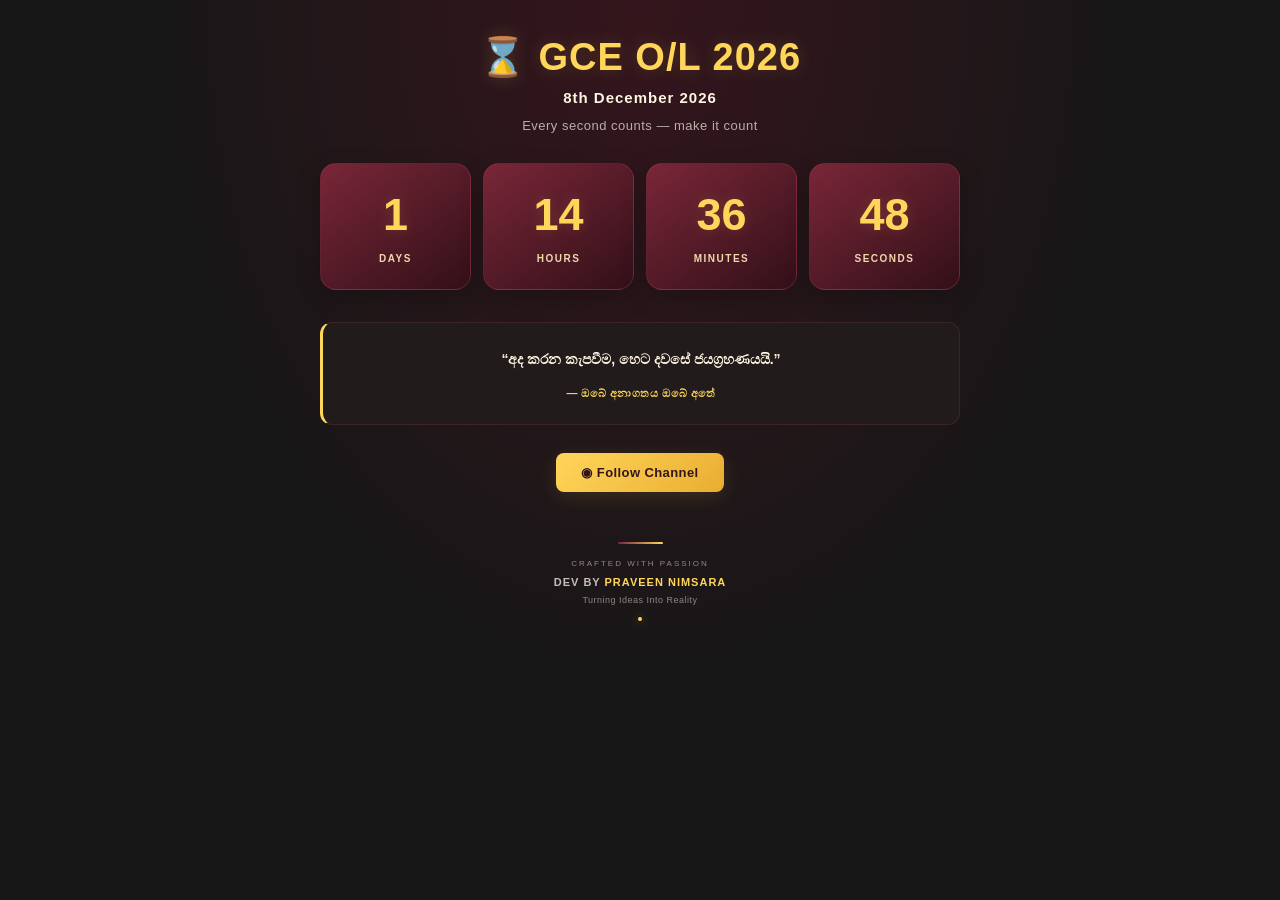
==== index.html @ 4b9cbb5a "Add files via upload" ====
<!DOCTYPE html>
<html lang="en">
<head>
  <meta charset="UTF-8">
  <meta name="viewport" content="width=device-width, initial-scale=1.0">
  <title>GCE O/L 2026 Countdown</title>
  <link rel="stylesheet" href="style.css">
</head>
<body>
  <main class="container">
    <h1>⌛ GCE O/L 2026</h1>
    <h3>8th December 2026</h3>
    <p class="subtitle">Every second counts — make it count</p>

    <div class="timer">
      <div class="card">
        <span id="days">00</span>
        <p>DAYS</p>
      </div>
      <div class="card">
        <span id="hours">00</span>
        <p>HOURS</p>
      </div>
      <div class="card">
        <span id="minutes">00</span>
        <p>MINUTES</p>
      </div>
      <div class="card">
        <span id="seconds">00</span>
        <p>SECONDS</p>
      </div>
    </div>

    
<div class="quote">
  <p>“අද කරන කැපවීම, හෙට දවසේ ජයග්‍රහණයයි.”</p>
  <strong>— ඔබේ අනාගතය ඔබේ අතේ</strong>
</div>


  
<a
  class="follow"
  href="https://whatsapp.com/channel/0029VbDSFmB4NVidJr40N43l"
  target="_blank"
  rel="noopener noreferrer"
>
  ◉ Follow Channel
</a>

<footer class="dev-footer">
  <span class="dev-line"></span>
  <p class="dev-label">CRAFTED WITH PASSION</p>
  <h2 class="dev-name">DEV BY <span>PRAVEEN NIMSARA</span></h2>
  <p class="dev-tag">Turning Ideas Into Reality</p>
  <div class="dev-dot"></div>
</footer>

  </main>

  <script src="script.js"></script>
</body>
</html>
---- style.css ----
/* ===== PRAVEEN NIMSARA | O/L COUNTDOWN ===== */

* {
  margin: 0;
  padding: 0;
  box-sizing: border-box;
}

:root {
  --bg: #171717;
  --merun: #501722;
  --merun-light: #792638;
  --yellow: #FFD65A;
  --text: #FFF5E0;
  --muted: #B8AFA8;
}

body {
  min-height: 100vh;
  background:
    radial-gradient(ellipse at top, #35151d 0%, transparent 55%),
    var(--bg);
  color: var(--text);
  font-family: Arial, sans-serif;
  display: flex;
  justify-content: center;
  padding: 35px 16px;
}

.container {
  width: 100%;
  max-width: 640px;
  text-align: center;
}

/* Main heading */

h1 {
  color: var(--yellow);
  font-size: clamp(27px, 5vw, 38px);
  font-weight: 800;
  letter-spacing: 1px;
  margin-bottom: 10px;
  text-shadow: 0 0 18px #ffd65a30;
}

h3 {
  color: var(--text);
  font-size: 15px;
  letter-spacing: 1px;
  margin: 8px 0;
}

.subtitle {
  color: var(--muted);
  font-size: 13px;
  margin: 12px 0 30px;
  letter-spacing: 0.5px;
}

/* Countdown cards */

.timer {
  display: grid;
  grid-template-columns: repeat(4, minmax(0, 1fr));
  gap: 12px;
  margin-bottom: 32px;
}

.card {
  background: linear-gradient(
    145deg,
    var(--merun-light),
    #321018
  );
  border: 1px solid #9c3b4d60;
  border-radius: 16px;
  padding: 25px 4px;
  box-shadow: 0 8px 25px #00000035;
  transition: transform 0.25s, border-color 0.25s;
}

.card:hover {
  transform: translateY(-4px);
  border-color: var(--yellow);
}

.card span {
  display: block;
  color: var(--yellow);
  font-size: clamp(25px, 5vw, 45px);
  font-weight: 800;
  font-variant-numeric: tabular-nums;
  text-shadow: 0 0 14px #ffd65a25;
}

.card p {
  color: #f0d8ad;
  font-size: 10px;
  font-weight: bold;
  letter-spacing: 1.5px;
  margin-top: 12px;
}

/* Sinhala motivation quote */

.quote {
  background: #211b1c;
  border: 1px solid #6c3b3655;
  border-left: 3px solid var(--yellow);
  border-radius: 12px;
  padding: 23px 15px;
  margin-bottom: 28px;
}

.quote p {
  color: var(--text);
  font-size: 14px;
  font-weight: 600;
  line-height: 1.9;
  margin-bottom: 10px;
}

.quote strong {
  color: var(--yellow);
  font-size: 11px;
  letter-spacing: 0.5px;
}

/* WhatsApp channel button */

.follow {
  display: inline-block;
  background: linear-gradient(135deg, #FFD65A, #E9AD32);
  color: #35151a;
  padding: 12px 25px;
  border-radius: 8px;
  text-decoration: none;
  font-size: 13px;
  font-weight: 800;
  letter-spacing: 0.4px;
  box-shadow: 0 5px 20px #ffd65a20;
  transition: transform 0.2s, box-shadow 0.2s;
}

.follow:hover {
  transform: translateY(-2px);
  box-shadow: 0 8px 25px #ffd65a35;
}

/* Developer signature */

.dev-footer {
  margin: 38px auto 8px;
  padding: 12px 8px;
  text-align: center;
}

.dev-line {
  display: block;
  width: 45px;
  height: 2px;
  margin: 0 auto 15px;
  border-radius: 10px;
  background: linear-gradient(
    90deg,
    var(--merun-light),
    var(--yellow)
  );
}

.dev-label {
  color: #948783;
  font-size: 8px;
  letter-spacing: 2px;
  margin-bottom: 8px;
}

.dev-name {
  color: #c8bdb7;
  font-size: 11px;
  font-weight: 600;
  letter-spacing: 1px;
}

.dev-name span {
  color: var(--yellow);
  font-weight: 700;
}

.dev-tag {
  color: #8f8580;
  font-size: 9px;
  letter-spacing: 0.5px;
  margin-top: 7px;
}

.dev-dot {
  width: 4px;
  height: 4px;
  border-radius: 50%;
  background: var(--yellow);
  margin: 12px auto 0;
  box-shadow: 0 0 8px #ffd65a70;
}

/* Mobile responsive design */

@media (max-width: 420px) {
  body {
    padding: 28px 12px;
  }

  .timer {
    gap: 7px;
  }

  .card {
    padding: 21px 2px;
    border-radius: 12px;
  }

  .card p {
    font-size: 8px;
    letter-spacing: 1px;
  }

  .quote p {
    font-size: 12px;
  }
}
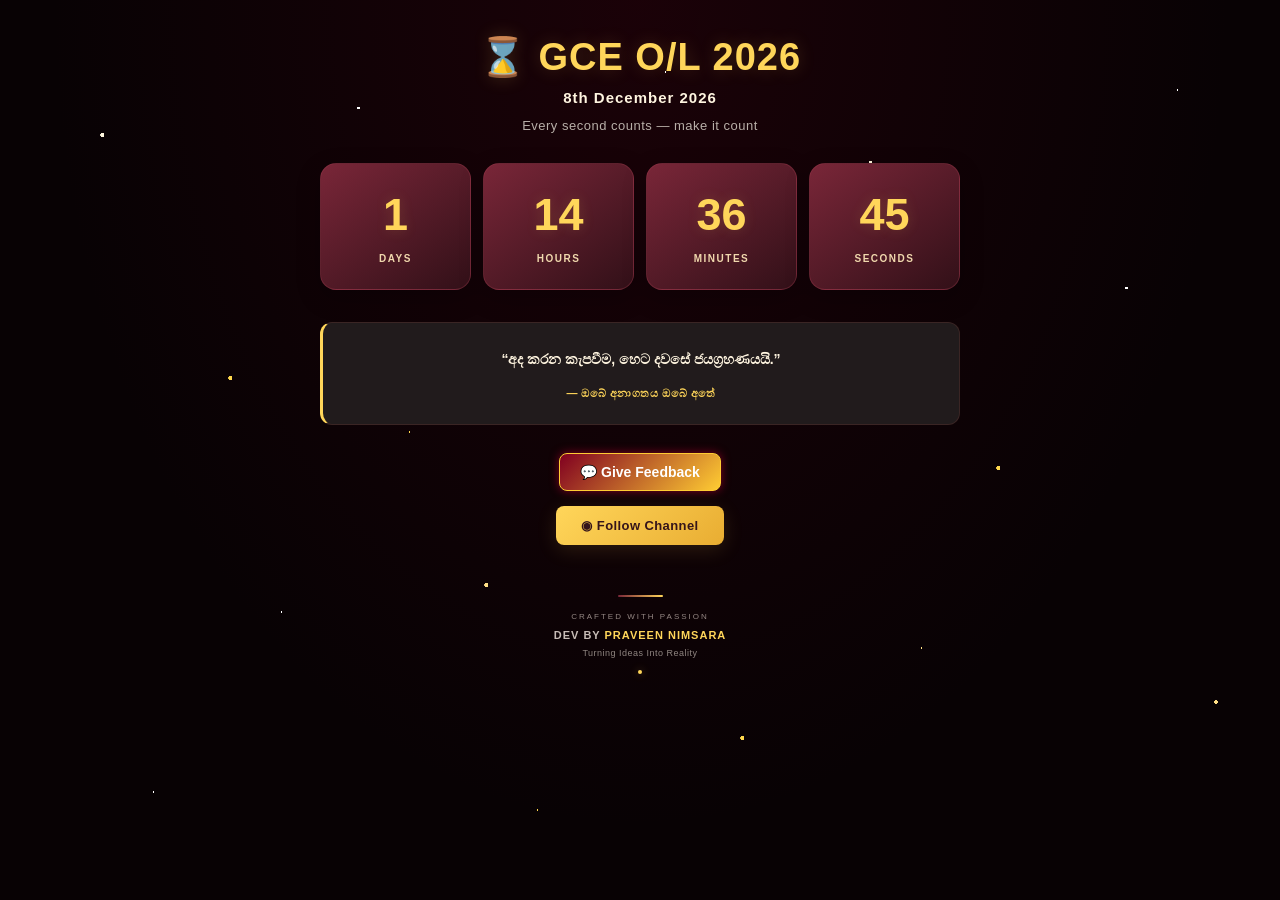
==== commit 8f01bf89: "Add files via upload" ====
--- a/index.html
+++ b/index.html
@@ -8,6 +8,8 @@
   <link rel="stylesheet" href="style.css">
 </head>
 <body>
+<div class="light-waves" aria-hidden="true"></div>
+
   <main class="container">
     <h1>⌛ GCE O/L 2026</h1>
     <h3>8th December 2026</h3>
@@ -39,7 +41,11 @@
 </div>
 
 
-  
+  <div style="text-align: center; margin: 15px;">
+  <a href="feedback.html" class="feedback-btn">
+    💬 Give Feedback
+  </a>
+</div>
 <a
   class="follow"
   href="https://whatsapp.com/channel/0029VbDSFmB4NVidJr40N43l"
--- a/style.css
+++ b/style.css
@@ -205,28 +205,80 @@
   box-shadow: 0 0 8px #ffd65a70;
 }
 
-/* Mobile responsive design */
-
-@media (max-width: 420px) {
-  body {
-    padding: 28px 12px;
+
+.light-waves {
+  position: fixed;
+  inset: 0;
+  z-index: 0;
+  overflow: hidden;
+  pointer-events: none;
+  background:
+    radial-gradient(
+      ellipse at 50% 0%,
+      rgba(75, 0, 18, 0.28),
+      transparent 65%
+    ),
+    #080204;
+}
+
+/* Keep stars visible */
+.light-waves::after {
+  content: "";
+  position: absolute;
+  inset: 0;
+  background-image:
+    radial-gradient(2px 2px at 8% 15%, #fff8df 98%, transparent),
+    radial-gradient(2px 2px at 18% 42%, #ffd84d 98%, transparent),
+    radial-gradient(1.5px 1.5px at 28% 12%, #fff 98%, transparent),
+    radial-gradient(2px 2px at 38% 65%, #ffdf86 98%, transparent),
+    radial-gradient(1.5px 1.5px at 48% 28%, #fff 98%, transparent),
+    radial-gradient(2px 2px at 58% 82%, #ffd84d 98%, transparent),
+    radial-gradient(1.5px 1.5px at 68% 18%, #fff8df 98%, transparent),
+    radial-gradient(2px 2px at 78% 52%, #ffd84d 98%, transparent),
+    radial-gradient(1.5px 1.5px at 88% 32%, #fff 98%, transparent),
+    radial-gradient(2px 2px at 95% 78%, #ffdf86 98%, transparent),
+    radial-gradient(1px 1px at 12% 88%, #fff 98%, transparent),
+    radial-gradient(1px 1px at 32% 48%, #ffd84d 98%, transparent),
+    radial-gradient(1px 1px at 52% 8%, #fff 98%, transparent),
+    radial-gradient(1px 1px at 72% 72%, #ffdf86 98%, transparent),
+    radial-gradient(1px 1px at 92% 10%, #fff 98%, transparent),
+    radial-gradient(1px 1px at 22% 68%, #fff 98%, transparent),
+    radial-gradient(1px 1px at 42% 90%, #ffd84d 98%, transparent),
+    radial-gradient(1px 1px at 62% 40%, #fff 98%, transparent);
+  background-repeat: no-repeat;
+  animation: starTwinkle 5s ease-in-out infinite alternate;
+}
+
+@keyframes starTwinkle {
+  from {
+    opacity: 0.45;
   }
-
-  .timer {
-    gap: 7px;
+  to {
+    opacity: 1;
   }
-
-  .card {
-    padding: 21px 2px;
-    border-radius: 12px;
-  }
-
-  .card p {
-    font-size: 8px;
-    letter-spacing: 1px;
-  }
-
-  .quote p {
-    font-size: 12px;
-  }
-}
+}
+
+.container {
+  position: relative;
+  z-index: 1;
+}
+
+
+.feedback-btn {
+  display: inline-block;
+  padding: 10px 20px;
+  background: linear-gradient(135deg, #800020, #ffcc33);
+  color: #ffffff;
+  text-decoration: none;
+  font-weight: bold;
+  font-size: 14px;
+  border: 1px solid #ffcc33;
+  border-radius: 8px;
+  box-shadow: 0 0 10px #800020;
+  transition: 0.3s;
+}
+
+.feedback-btn:hover {
+  transform: scale(1.05);
+  box-shadow: 0 0 18px #ffcc33;
+}
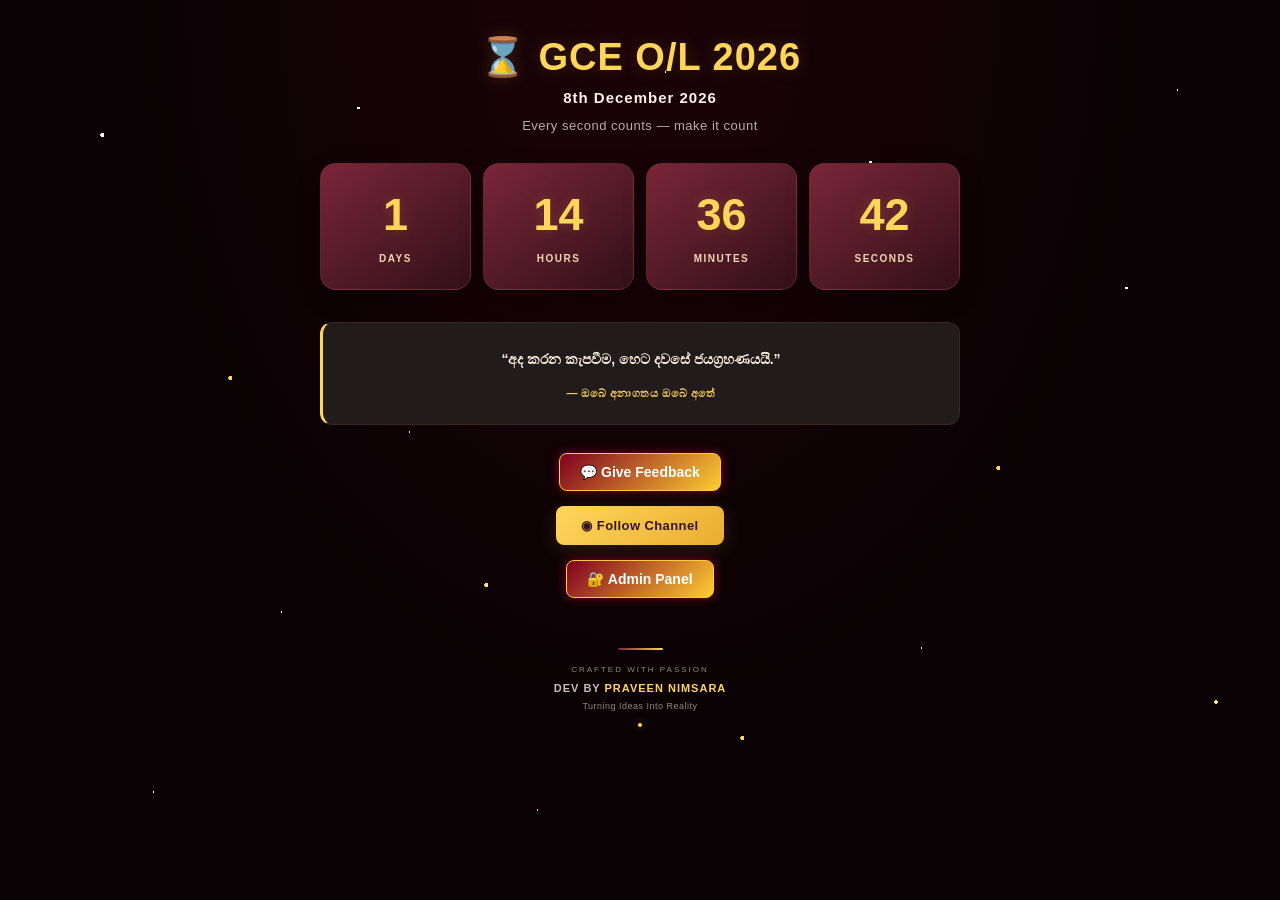
==== commit 7f9c966e: "Add admin panel link to index.html Added an admin panel link to the HTML structure." ====
--- a/index.html
+++ b/index.html
@@ -55,6 +55,12 @@
   ◉ Follow Channel
 </a>
 
+<div style="text-align: center; margin: 15px;">
+  <a href="admin.html" class="feedback-btn">
+    🔐 Admin Panel
+  </a>
+</div>
+
 <footer class="dev-footer">
   <span class="dev-line"></span>
   <p class="dev-label">CRAFTED WITH PASSION</p>
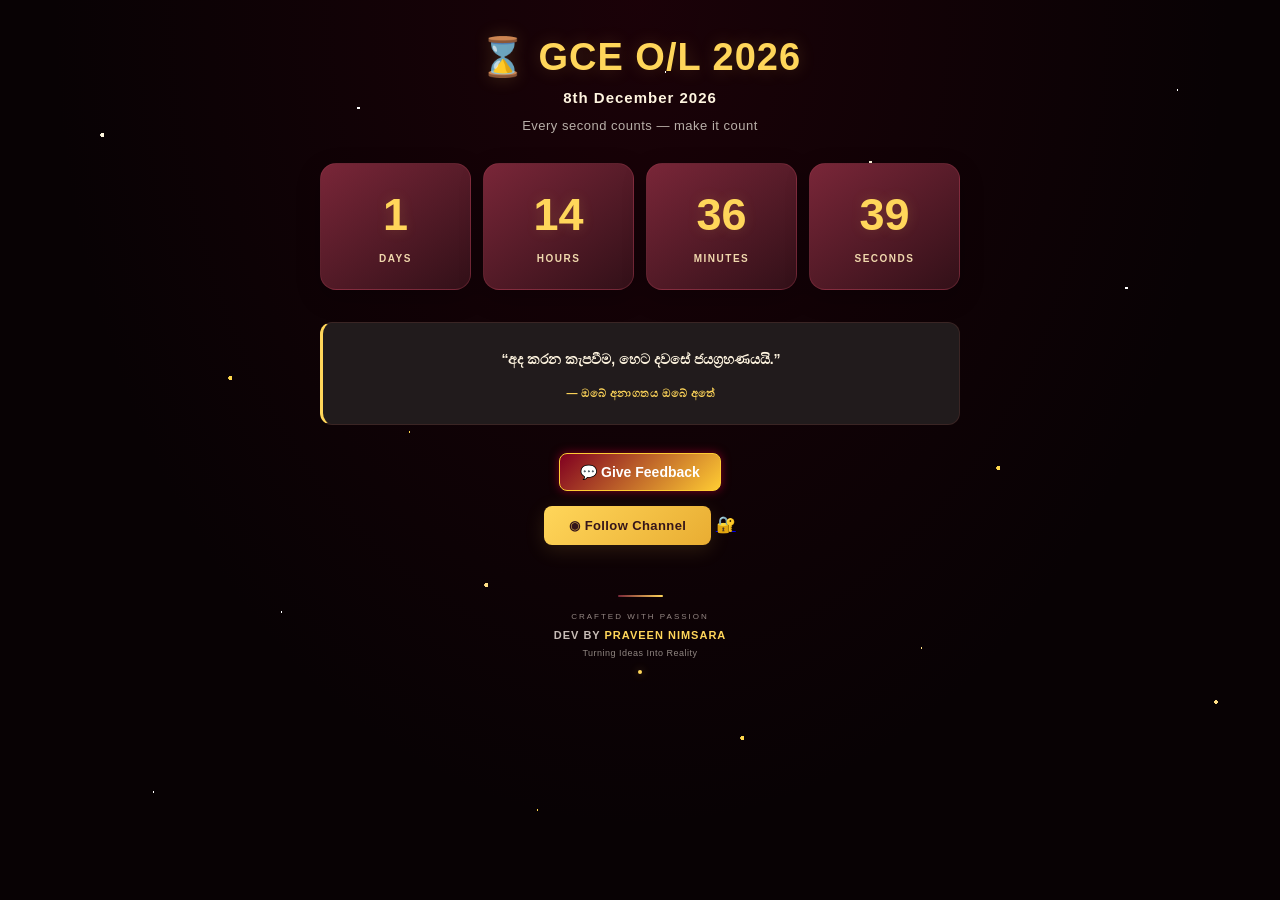
==== commit 08767995: "Update index.html" ====
--- a/index.html
+++ b/index.html
@@ -55,11 +55,9 @@
   ◉ Follow Channel
 </a>
 
-<div style="text-align: center; margin: 15px;">
-  <a href="admin.html" class="feedback-btn">
-    🔐 Admin Panel
-  </a>
-</div>
+
+<a href="admin.html" class="admin-corner" title="Admin Login" aria-label="Admin Login">🔐</a>
+
 
 <footer class="dev-footer">
   <span class="dev-line"></span>
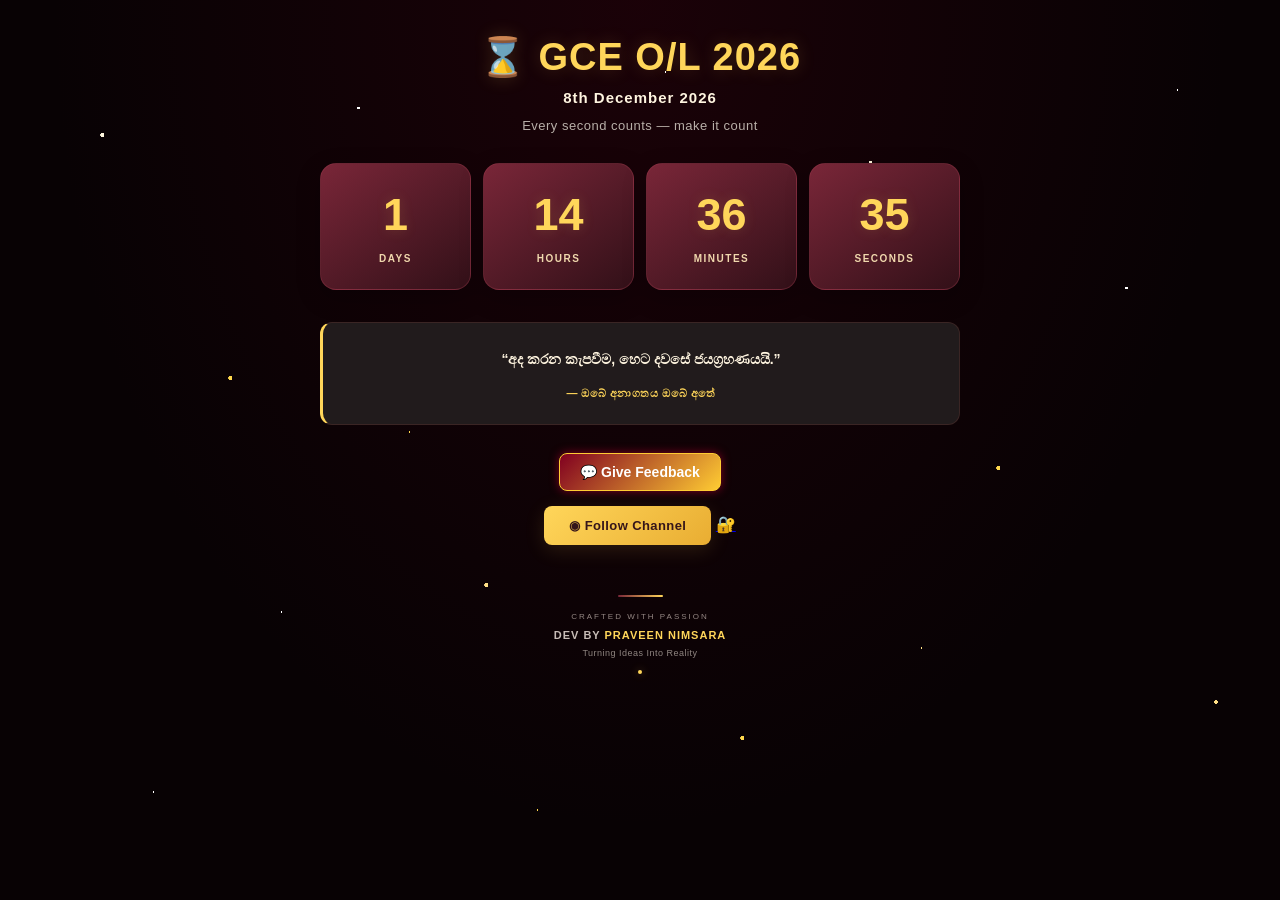
==== commit 5d09504f: "Update index.html" ====
--- a/index.html
+++ b/index.html
@@ -2,6 +2,7 @@
 <!DOCTYPE html>
 <html lang="en">
 <head>
+  <meta name="google-site-verification" content="OrseCgZKq1qOwsS5Z2S9nMf1d5GxGDR8sCxh-np_bb8" />
   <meta charset="UTF-8">
   <meta name="viewport" content="width=device-width, initial-scale=1.0">
   <title>GCE O/L 2026 Countdown</title>
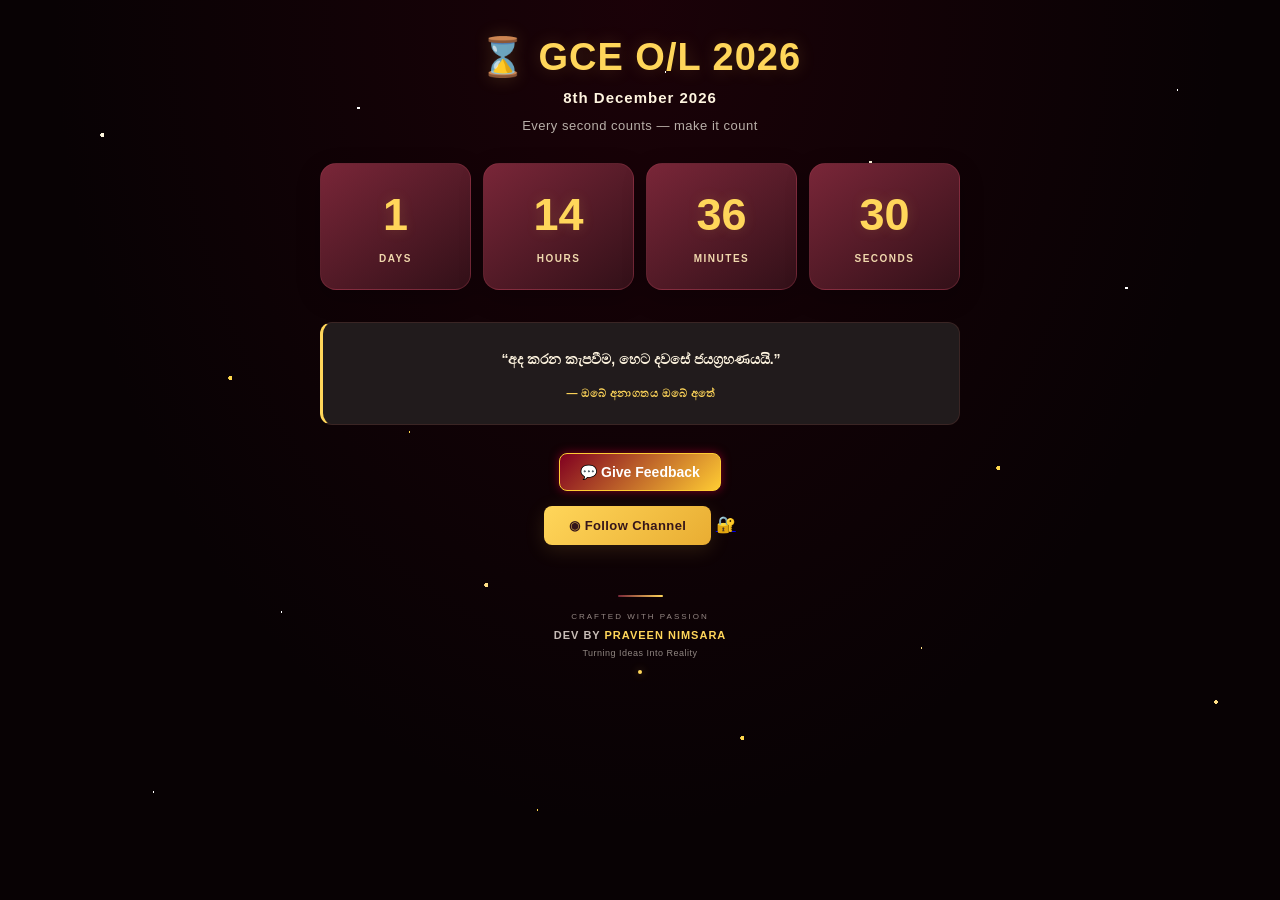
==== commit aa25e6df: "Update index.html" ====
--- a/index.html
+++ b/index.html
@@ -2,6 +2,19 @@
 <!DOCTYPE html>
 <html lang="en">
 <head>
+  
+<title>GCE O/L 2026 Countdown | EDU Timer</title>
+
+<meta name="description" content="Track the remaining days, hours, minutes and seconds until the Sri Lankan GCE O/L 2026 examination. Every second counts!">
+
+<meta name="keywords" content="O/L 2026, Sri Lanka O/L Countdown, GCE O/L Timer, EDU Timer">
+
+<meta name="author" content="Praveen Nimsara">
+
+<meta property="og:title" content="GCE O/L 2026 Countdown">
+<meta property="og:description" content="Every second counts — make it count!">
+<meta property="og:type" content="website">
+
   <meta name="google-site-verification" content="OrseCgZKq1qOwsS5Z2S9nMf1d5GxGDR8sCxh-np_bb8" />
   <meta charset="UTF-8">
   <meta name="viewport" content="width=device-width, initial-scale=1.0">
